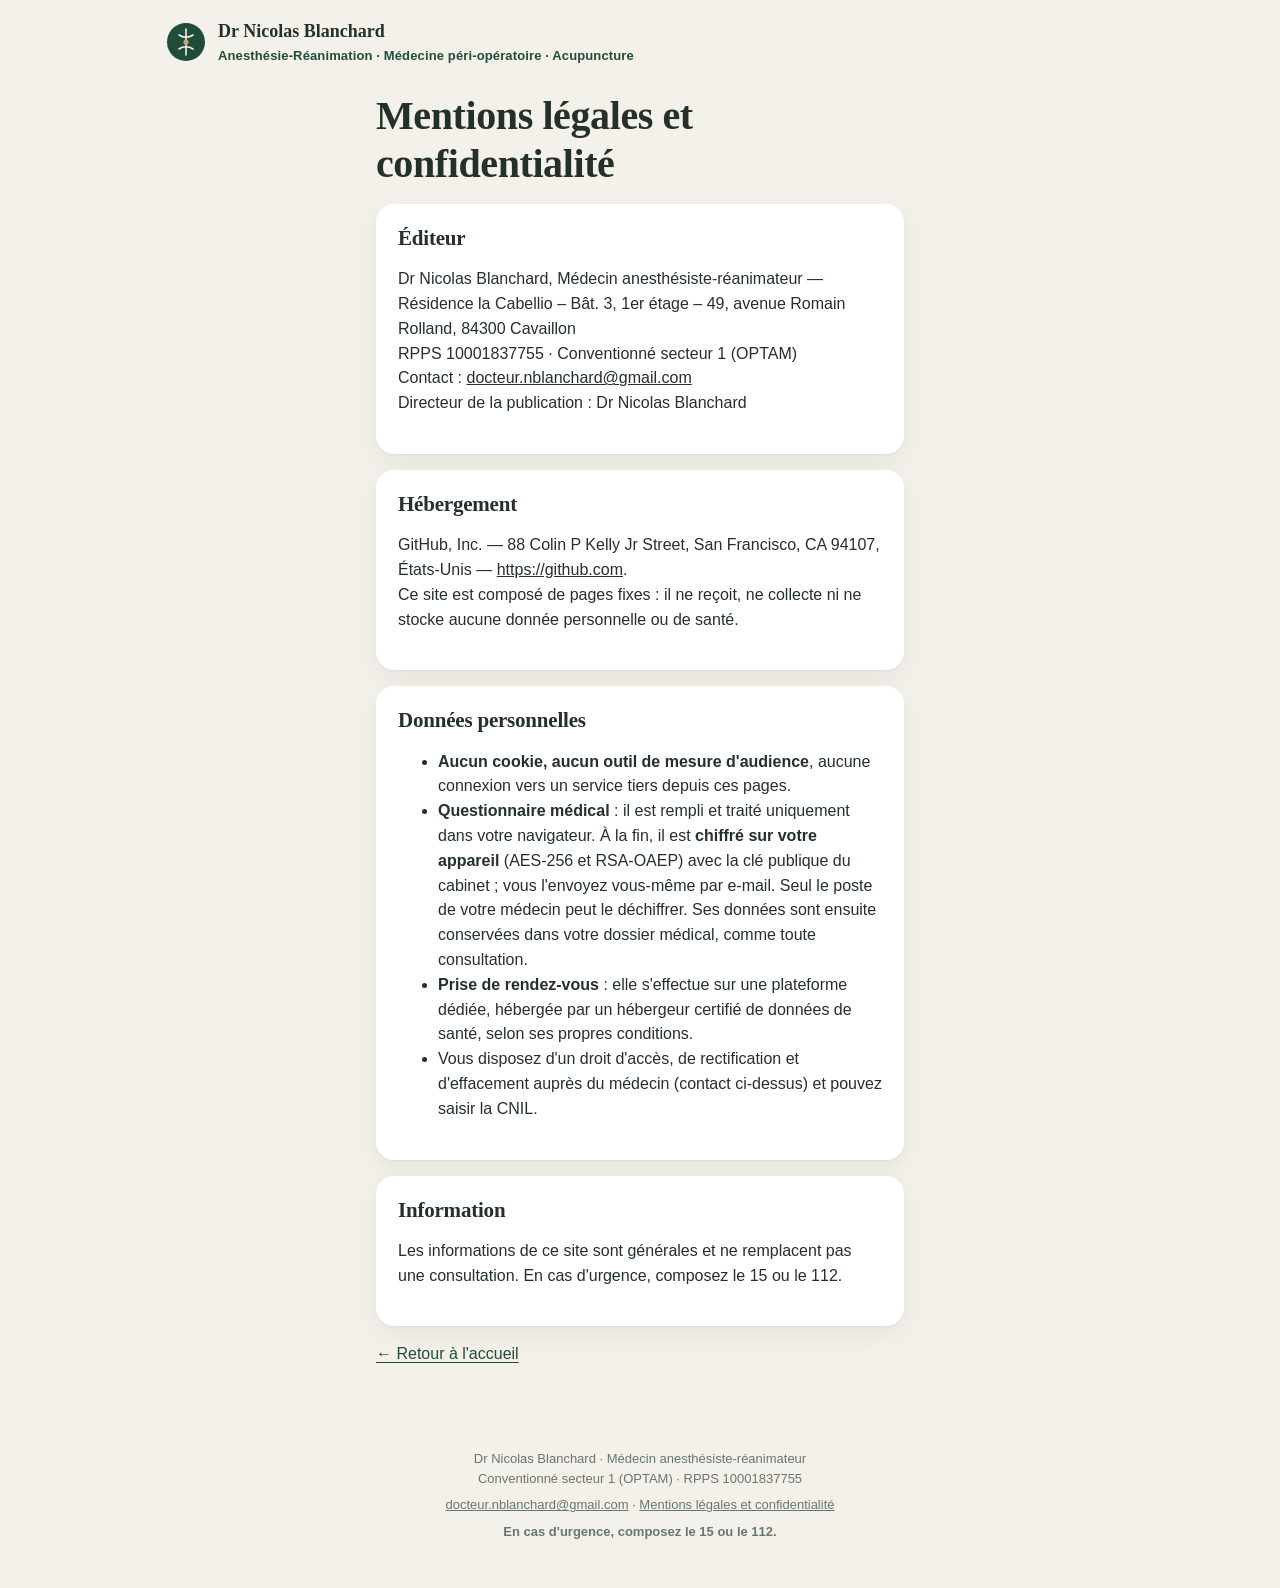
==== mentions-legales.html @ e7da191e "Add files via upload" ====
<!DOCTYPE html>
<html lang="fr">
<head>
<meta charset="UTF-8">
<meta name="viewport" content="width=device-width, initial-scale=1, viewport-fit=cover">
<meta http-equiv="Content-Security-Policy" content="default-src 'none'; script-src 'unsafe-inline'; style-src 'self' 'unsafe-inline'; img-src 'self' data:; font-src 'self'; connect-src 'none'; form-action 'none'; base-uri 'none'">
<meta name="referrer" content="no-referrer">
<meta name="theme-color" content="#1F4D3A">

<title>Mentions légales · Dr Nicolas Blanchard</title>
<link rel="stylesheet" href="style.css">
<link rel="icon" href="icone.svg" type="image/svg+xml">
</head>
<body class="patient vitrine">
<header class="entete"><a class="marque" href="index.html"><span class="logo"><svg viewBox="0 0 40 40" width="40" height="40" aria-hidden="true"><circle cx="20" cy="20" r="19" fill="#1F4D3A"/><path d="M20 7v26M13 13c4 3 10 3 14 0M13 27c4-3 10-3 14 0" stroke="#F4F1EA" stroke-width="1.6" fill="none" stroke-linecap="round"/><circle cx="20" cy="20" r="2.6" fill="#C9A66B"/></svg></span>
<span><strong>Dr Nicolas Blanchard</strong><small class="disciplines">Anesthésie-Réanimation · Médecine péri-opératoire · Acupuncture</small></span></a></header>
<main class="etroit">
  <h1>Mentions légales et confidentialité</h1>
  <section class="bloc">
    <h2>Éditeur</h2>
    <p>Dr Nicolas Blanchard, Médecin anesthésiste-réanimateur — Résidence la Cabellio – Bât. 3, 1er étage – 49, avenue Romain Rolland, 84300 Cavaillon<br>
    RPPS 10001837755 · Conventionné secteur 1 (OPTAM)<br>
    
    Contact : <a href="mailto:docteur.nblanchard@gmail.com">docteur.nblanchard@gmail.com</a><br>
    Directeur de la publication : Dr Nicolas Blanchard</p>
  </section>
  <section class="bloc">
    <h2>Hébergement</h2>
    <p>GitHub, Inc. — 88 Colin P Kelly Jr Street, San Francisco, CA 94107, États-Unis — <a href="https://github.com" rel="noopener">https://github.com</a>.<br>
    Ce site est composé de pages fixes : il ne reçoit, ne collecte ni ne stocke aucune donnée personnelle ou de santé.</p>
  </section>
  <section class="bloc">
    <h2>Données personnelles</h2>
    <ul>
      <li><strong>Aucun cookie, aucun outil de mesure d'audience</strong>, aucune connexion vers un service tiers depuis ces pages.</li>
      <li><strong>Questionnaire médical</strong> : il est rempli et traité uniquement dans votre navigateur. À la fin, il est <strong>chiffré sur votre appareil</strong> (AES-256 et RSA-OAEP) avec la clé publique du cabinet ; vous l'envoyez vous-même par e-mail. Seul le poste de votre médecin peut le déchiffrer. Ses données sont ensuite conservées dans votre dossier médical, comme toute consultation.</li>
      <li><strong>Prise de rendez-vous</strong> : elle s'effectue sur une plateforme dédiée, hébergée par un hébergeur certifié de données de santé, selon ses propres conditions.</li>
      <li>Vous disposez d'un droit d'accès, de rectification et d'effacement auprès du médecin (contact ci-dessus) et pouvez saisir la CNIL.</li>
    </ul>
  </section>
  <section class="bloc">
    <h2>Information</h2>
    <p>Les informations de ce site sont générales et ne remplacent pas une consultation. En cas d&#39;urgence, composez le 15 ou le 112.</p>
  </section>
  <p><a class="lien" href="index.html">← Retour à l'accueil</a></p>
</main>
<footer class="pied">
<p>Dr Nicolas Blanchard · Médecin anesthésiste-réanimateur<br>Conventionné secteur 1 (OPTAM) · RPPS 10001837755</p>
<p><a href="mailto:docteur.nblanchard@gmail.com">docteur.nblanchard@gmail.com</a> · <a href="mentions-legales.html">Mentions légales et confidentialité</a></p>
<p class="urgence">En cas d&#39;urgence, composez le 15 ou le 112.</p>
</footer>
</body>
</html>
---- style.css ----
/* Site du cabinet — feuille de style unique (patients + médecin). */
:root {
  --foret: #1F4D3A; --foret-2: #2D6A4F; --sauge: #7FB38F; --sable: #C9A66B;
  --fond: #F4F1EA; --papier: #FFFFFF; --encre: #24302A; --gris: #6B756F; --trait: #E3DED3;
  --vert-pale: #E8EFE9; --rouge: #B4443A; --rouge-pale: #F8E6E3; --ok-pale: #E3F1E6;
  --ombre: 0 1px 2px rgba(31,77,58,.06), 0 8px 24px rgba(31,77,58,.07);
  --rayon: 18px;
  --serif: "Iowan Old Style", "Palatino Linotype", Palatino, Georgia, serif;
  --sans: -apple-system, BlinkMacSystemFont, "Segoe UI", Roboto, "Helvetica Neue", Arial, sans-serif;
  color-scheme: light dark;
}
@media (prefers-color-scheme: dark) {
  :root {
    --fond: #121A16; --papier: #1A2520; --encre: #E7ECE8; --gris: #9AA79F; --trait: #2C3A33;
    --vert-pale: #203229; --rouge-pale: #3A2220; --ok-pale: #1E3326; --foret: #8CC7A0; --foret-2: #6FB487;
    --ombre: 0 1px 2px rgba(0,0,0,.3), 0 8px 24px rgba(0,0,0,.25);
  }
}

* { box-sizing: border-box; }
html { -webkit-text-size-adjust: 100%; }
body { margin: 0; font-family: var(--sans); background: var(--fond); color: var(--encre); line-height: 1.55; font-size: 16px; min-height: 100vh; }
a { color: inherit; }
h1, h2 { font-family: var(--serif); font-weight: 600; letter-spacing: -.01em; line-height: 1.2; }
h1 { font-size: clamp(26px, 6vw, 40px); margin: 8px 0 14px; }
h2 { font-size: 21px; margin: 0 0 10px; }
.petit { font-size: 13.5px; color: var(--gris); }
.centre { text-align: center; }
.lien { color: var(--foret); font-weight: 600; text-underline-offset: 3px; background: none; border: 0; padding: 0; font: inherit; cursor: pointer; text-decoration: underline; }
code { font-size: 13px; background: var(--vert-pale); padding: 2px 6px; border-radius: 6px; word-break: break-all; }

main { padding: 0 16px 40px; margin: 0 auto; max-width: 980px; }
main.etroit { max-width: 560px; }
main.large { max-width: 1180px; padding-top: 18px; }

/* ───── En-tête patient ───── */
.entete { padding: 18px 16px; max-width: 980px; margin: 0 auto; }
.marque { display: flex; align-items: center; gap: 12px; text-decoration: none; }
.marque strong { display: block; font-family: var(--serif); font-size: 18px; }
.marque small { display: block; color: var(--gris); font-size: 13px; }
.marque small.disciplines { color: var(--foret); font-weight: 600; letter-spacing: .01em; }
.logo svg { display: block; }
.entete.compact { padding-bottom: 4px; }

/* ───── Accueil ───── */
.hero { padding: 22px 0 10px; }
.surtitre { text-transform: uppercase; letter-spacing: .14em; font-size: 12px; color: var(--sable); font-weight: 700; margin: 0; }
.hero h1 em { color: var(--foret); font-style: italic; }
.chapo { font-size: 18px; color: var(--gris); max-width: 560px; }
.choix { display: grid; gap: 12px; margin: 26px 0 8px; grid-template-columns: repeat(auto-fit, minmax(270px, 1fr)); }
.carte-type { display: flex; align-items: center; gap: 16px; padding: 18px; background: var(--papier); border-radius: var(--rayon); text-decoration: none; box-shadow: var(--ombre); border: 1.5px solid transparent; transition: transform .15s, border-color .15s; }
.carte-type:hover, .carte-type:focus-visible { border-color: var(--sauge); transform: translateY(-2px); outline: none; }
.carte-type .duree { flex: none; width: 64px; height: 64px; border-radius: 50%; background: var(--vert-pale); color: var(--foret); display: grid; place-content: center; text-align: center; font: 600 22px/1 var(--serif); }
.carte-type .duree small { display: block; font: 600 11px var(--sans); margin-top: 2px; }
.carte-type .txt { flex: 1; }
.carte-type .txt strong { display: block; font-size: 17px; }
.carte-type .txt span { color: var(--gris); font-size: 14px; }
.carte-type .fleche { font-size: 22px; color: var(--sable); }

.bloc { background: var(--papier); border-radius: var(--rayon); padding: 22px; margin: 16px 0; box-shadow: var(--ombre); }
.bloc.mini { padding: 16px 20px; }
.bloc.mini ul { margin: 0; padding-left: 20px; }
.grille-2 { display: grid; gap: 24px; grid-template-columns: repeat(auto-fit, minmax(260px, 1fr)); }
.parcours { list-style: none; padding: 0; margin: 0; display: grid; gap: 14px; grid-template-columns: repeat(auto-fit, minmax(200px, 1fr)); }
.parcours li { display: flex; gap: 12px; }
.parcours p { margin: 2px 0 0; color: var(--gris); font-size: 14px; }
.pastille { flex: none; width: 30px; height: 30px; border-radius: 50%; background: var(--foret); color: var(--papier); display: grid; place-content: center; font-weight: 700; font-size: 14px; }
.tarifs { list-style: none; padding: 0; margin: 0 0 8px; }
.tarifs li { display: flex; justify-content: space-between; padding: 8px 0; border-bottom: 1px dashed var(--trait); }

.pied { text-align: center; color: var(--gris); font-size: 13px; padding: 20px 16px 40px; }
.pied p { margin: 6px 0; }
.urgence { font-weight: 600; }

/* ───── Étapes ───── */
.etapes { display: flex; gap: 6px; list-style: none; padding: 0; margin: 10px 0 6px; font-size: 12px; color: var(--gris); }
.etapes li { flex: 1; display: flex; flex-direction: column; gap: 6px; }
.etapes li::before { content: ""; height: 4px; border-radius: 4px; background: var(--trait); }
.etapes li.faite::before, .etapes li.active::before { background: var(--foret); }
.etapes li.active { color: var(--encre); font-weight: 600; }
.etapes span { display: none; }
h1 .sous { display: block; font: 500 15px var(--sans); color: var(--gris); margin-top: 6px; }

/* ───── Choix de l'horaire ───── */
.jours { display: grid; gap: 10px; }
.jour { background: var(--papier); border-radius: var(--rayon); box-shadow: var(--ombre); overflow: hidden; }
.jour summary { display: flex; align-items: center; gap: 14px; padding: 12px 16px; cursor: pointer; list-style: none; }
.jour summary::-webkit-details-marker { display: none; }
.jour .date { flex: none; width: 52px; text-align: center; border-radius: 12px; background: var(--vert-pale); padding: 6px 0; line-height: 1.1; }
.jour .date span { display: block; font-size: 11px; color: var(--gris); text-transform: uppercase; }
.jour .date strong { display: block; font: 600 22px var(--serif); color: var(--foret); }
.jour .jour-txt { flex: 1; font-weight: 600; }
.jour .jour-txt::first-letter, .recap strong::first-letter, .nav-jour h1::first-letter, .tableau-plages td:first-child a::first-letter { text-transform: uppercase; }
.jour .jour-txt, .recap strong { display: inline-block; }
.jour .nb { font-size: 13px; color: var(--gris); }
.horaires { display: grid; grid-template-columns: repeat(auto-fill, minmax(84px, 1fr)); gap: 8px; padding: 2px 16px 16px; }
.horaire { font: 600 16px var(--sans); padding: 12px 0; border-radius: 12px; border: 1.5px solid var(--trait); background: var(--papier); color: var(--encre); cursor: pointer; transition: all .12s; }
.horaire:hover, .horaire:focus-visible { border-color: var(--foret); background: var(--foret); color: var(--papier); outline: none; }
.vide { background: var(--papier); border-radius: var(--rayon); padding: 22px; text-align: center; box-shadow: var(--ombre); }

/* ───── Formulaires ───── */
.recap { display: flex; flex-wrap: wrap; align-items: baseline; gap: 4px 12px; background: var(--vert-pale); border-radius: 14px; padding: 12px 16px; margin: 14px 0; }
.recap span { color: var(--gris); font-size: 14px; }
.recap a { margin-left: auto; font-size: 14px; color: var(--foret); }
.formulaire { display: grid; gap: 14px; }
.formulaire label { display: grid; gap: 6px; font-weight: 600; font-size: 14px; }
.formulaire small { font-weight: 400; color: var(--gris); }
.deux { display: grid; grid-template-columns: 1fr 1fr; gap: 12px; }
input, select, textarea { font: inherit; color: var(--encre); background: var(--papier); border: 1.5px solid var(--trait); border-radius: 12px; padding: 12px 14px; width: 100%; }
input:focus, select:focus, textarea:focus { outline: none; border-color: var(--foret); box-shadow: 0 0 0 3px color-mix(in srgb, var(--sauge) 35%, transparent); }
input.code { font-size: 28px; letter-spacing: .4em; text-align: center; font-weight: 700; }
.case { display: flex !important; grid-template-columns: none; gap: 10px; align-items: flex-start; font-weight: 400 !important; }
.case input { width: 20px; height: 20px; flex: none; margin-top: 2px; accent-color: var(--foret); }
.option { background: var(--papier); border: 1.5px dashed var(--trait); border-radius: 14px; padding: 12px 14px; display: grid; gap: 12px; }
.option summary { cursor: pointer; font-weight: 600; color: var(--foret); }
.option[open] { display: grid; }

.btn { display: inline-flex; align-items: center; justify-content: center; gap: 8px; font: 600 15px var(--sans); padding: 12px 20px; border-radius: 999px; border: 1.5px solid var(--trait); background: var(--papier); color: var(--encre); text-decoration: none; cursor: pointer; transition: all .12s; }
.btn:hover { border-color: var(--foret); }
.btn.principal { background: var(--foret); border-color: var(--foret); color: var(--papier); }
.btn.principal:hover { filter: brightness(1.08); }
.btn.grand { width: 100%; padding: 18px; font-size: 18px; }
.formulaire .btn.principal { padding: 15px; font-size: 16px; }
.btn.discret { background: transparent; }
.btn.danger { background: var(--rouge); border-color: var(--rouge); color: #fff; }
.btn:disabled { opacity: .45; cursor: not-allowed; }
.btn:focus-visible { outline: 3px solid var(--sauge); outline-offset: 2px; }

.alerte { padding: 12px 16px; border-radius: 12px; background: var(--vert-pale); margin: 12px 0; }
.alerte.erreur { background: var(--rouge-pale); color: var(--rouge); font-weight: 600; }
.alerte.succes { background: var(--ok-pale); font-weight: 600; }

/* ───── Rendez-vous du patient ───── */
.ticket { position: relative; background: var(--papier); border-radius: var(--rayon); padding: 22px 22px 18px; margin: 16px 0; box-shadow: var(--ombre); border-top: 6px solid var(--foret); }
.ticket.barre { border-top-color: var(--gris); opacity: .75; }
.ticket.barre .quand { text-decoration: line-through; }
.ticket p { margin: 0 0 6px; }
.ticket .etat { font-size: 12px; text-transform: uppercase; letter-spacing: .12em; font-weight: 700; color: var(--foret); }
.ticket .type { color: var(--gris); }
.ticket .quand { font-family: var(--serif); font-size: 24px; line-height: 1.25; margin: 10px 0; }
.ticket .quand::first-letter { text-transform: uppercase; }
.ticket .quand strong { font-size: 40px; }
.ticket .ou, .ticket .qui { font-size: 14px; color: var(--gris); }
.actions { display: flex; flex-wrap: wrap; gap: 8px; margin: 12px 0; }
.salle-accueil { background: var(--salle, var(--sauge)); color: #13241B; border-radius: var(--rayon); padding: 26px 22px; text-align: center; margin: 16px 0; box-shadow: var(--ombre); }
.salle-accueil p { margin: 0 0 8px; }
.salle-accueil strong { display: block; font: 600 30px/1.2 var(--serif); }
.salle-accueil.attente { background: color-mix(in srgb, var(--salle) 35%, var(--papier)); color: var(--encre); }
.salle-accueil span { display: block; margin-top: 6px; font-weight: 600; text-transform: uppercase; letter-spacing: .1em; font-size: 13px; }

/* ───── Note d'honoraires / courrier (impression) ───── */
.outils-impression { margin: 16px 0; display: flex; gap: 8px; }
.feuille { background: #fff; color: #1d1d1d; border-radius: 8px; padding: 40px 44px; box-shadow: var(--ombre); max-width: 800px; margin: 0 auto; font-size: 14.5px; }
.feuille header { display: flex; justify-content: space-between; gap: 20px; font-size: 13px; line-height: 1.5; border-bottom: 1px solid #ddd; padding-bottom: 18px; margin-bottom: 26px; }
.feuille .droite { text-align: right; }
.feuille h1 { font-size: 24px; color: #1F4D3A; }
.feuille h1 span { font: 500 15px var(--sans); color: #666; margin-left: 8px; }
.feuille table { width: 100%; border-collapse: collapse; margin: 18px 0; }
.feuille th, .feuille td { text-align: left; padding: 10px 8px; border-bottom: 1px solid #e5e5e5; vertical-align: top; }
.feuille tfoot td { font-weight: 700; border-bottom: 0; }
.feuille .montant { text-align: right; white-space: nowrap; }
.feuille .petit { color: #666; }
.texte-courrier { border: 1px dashed #ccc; background: #fff; color: #1d1d1d; font: 15px/1.6 var(--sans); resize: vertical; min-height: 360px; overflow: hidden; }
@media print {
  body { background: #fff; }
  .outils-impression, .barre, .courrier > h1, .courrier > p { display: none !important; }
  main { padding: 0; max-width: none; }
  .feuille { box-shadow: none; padding: 0; max-width: none; }
  .texte-courrier { border: 0; padding: 0; }
  @page { size: A4; margin: 18mm; }
}

/* ───── Espace médecin ───── */
.barre { display: flex; align-items: center; gap: 18px; flex-wrap: wrap; padding: 12px 20px; background: #1F4D3A; color: #F4F1EA; position: sticky; top: 0; z-index: 5; }
.barre nav { display: flex; gap: 4px; flex-wrap: wrap; flex: 1; }
.barre nav a { text-decoration: none; padding: 6px 12px; border-radius: 999px; font-size: 14px; opacity: .85; }
.barre nav a.actif, .barre nav a:hover { background: rgba(255,255,255,.14); opacity: 1; }
.barre .lien { color: #F4F1EA; font-size: 14px; }
.connexion { padding-top: 12vh; }

.nav-jour { display: flex; align-items: center; gap: 10px; flex-wrap: wrap; }
.nav-jour h1 { font-size: 26px; margin: 0; }
.nav-jour .btn { padding: 6px 14px; font-size: 18px; }

.prochaine { display: flex; flex-direction: column; gap: 2px; background: var(--foret); color: var(--fond); border-radius: var(--rayon); padding: 16px 20px; margin: 16px 0; box-shadow: var(--ombre); }
.prochaine .etiquette { font-size: 11px; letter-spacing: .14em; text-transform: uppercase; opacity: .75; font-weight: 700; }
.prochaine strong { font: 600 21px var(--serif); }
.prochaine span:last-child:not(.etiquette) { opacity: .85; font-size: 14px; }

.minuteur { font-variant-numeric: tabular-nums; font-weight: 700; }
.minuteur.gros { display: block; font: 700 38px var(--sans); font-variant-numeric: tabular-nums; margin: 4px 0; }
.minuteur.bientot { color: var(--sable); }
.minuteur.alerte-fin { color: var(--rouge); animation: pulse 1s infinite; }
.prochaine .minuteur.alerte-fin { color: #FFD1CB; }
@keyframes pulse { 50% { opacity: .45; } }

.frise { background: var(--papier); border-radius: var(--rayon); padding: 18px 18px 10px; box-shadow: var(--ombre); margin: 16px 0; overflow-x: auto; }
.graduations { position: relative; height: 18px; margin-left: 76px; font-size: 11px; color: var(--gris); min-width: 520px; }
.graduations span { position: absolute; transform: translateX(-50%); white-space: nowrap; }
.graduations span:last-child { transform: translateX(-100%); }
.graduations span:first-child { transform: none; }
.ligne { display: flex; align-items: center; gap: 10px; margin: 8px 0; min-width: 596px; }
.ligne .nom { width: 66px; flex: none; font-size: 13px; font-weight: 700; border-left: 4px solid var(--salle); padding-left: 8px; }
.piste { position: relative; flex: 1; height: 38px; background: repeating-linear-gradient(90deg, transparent 0 calc(100%/8 - 1px), var(--trait) calc(100%/8 - 1px) calc(100%/8)); border-radius: 8px; }
.piste .ouverte { position: absolute; top: 0; bottom: 0; background: var(--vert-pale); border-radius: 8px; }
.piste .seance { position: absolute; top: 4px; bottom: 4px; display: flex; align-items: center; border-radius: 7px; background: color-mix(in srgb, var(--type, var(--sauge)) 28%, var(--papier)); overflow: hidden; font-size: 11.5px; border: 1px solid color-mix(in srgb, var(--type, var(--foret)) 55%, transparent); }
.piste .seance i { display: block; align-self: stretch; background: var(--type, var(--foret)); flex: none; }
.piste .seance b { flex: 1; text-align: center; overflow: hidden; white-space: nowrap; text-overflow: ellipsis; padding: 0 3px; font-weight: 600; }
.piste .seance.termine { opacity: .5; }
.piste .seance.pose { box-shadow: 0 0 0 2px var(--sable); }
.legende { font-size: 12px; color: var(--gris); display: flex; align-items: center; gap: 6px; margin: 8px 0 0; }
.legende span { display: inline-block; width: 14px; height: 10px; border-radius: 3px; margin-left: 10px; }
.l-med { background: var(--foret); } .l-pose { background: color-mix(in srgb, var(--sauge) 40%, var(--papier)); border: 1px solid var(--trait); }

.salles { display: grid; gap: 14px; grid-template-columns: repeat(auto-fit, minmax(260px, 1fr)); margin: 16px 0; }
.salle { background: var(--papier); border-radius: var(--rayon); padding: 16px 18px; box-shadow: var(--ombre); border-top: 6px solid var(--salle); min-height: 150px; }
.salle h2 { font-size: 18px; }
.salle .libre { color: var(--gris); font-style: italic; }
.en-cours { display: flex; flex-direction: column; gap: 2px; }
.en-cours .statut { font-size: 12px; text-transform: uppercase; letter-spacing: .1em; font-weight: 700; color: var(--foret); }
.en-cours strong { font-size: 19px; }
.en-cours > span:not(.statut):not(.minuteur) { color: var(--gris); font-size: 14px; }
.jauge { height: 8px; background: var(--vert-pale); border-radius: 8px; overflow: hidden; margin-top: 10px; }
.jauge span { display: block; height: 100%; background: var(--salle); transition: width 1s linear; }

.liste { background: var(--papier); border-radius: var(--rayon); padding: 18px; box-shadow: var(--ombre); }
.liste h2 .nb { font: 600 13px var(--sans); background: var(--vert-pale); color: var(--foret); border-radius: 999px; padding: 2px 10px; vertical-align: middle; }
.liste ul { list-style: none; margin: 0; padding: 0; }
.rdv { display: grid; grid-template-columns: 56px 80px 1fr auto; gap: 6px 12px; align-items: center; padding: 12px 0; border-top: 1px solid var(--trait); }
.rdv .heure { font-weight: 700; font-variant-numeric: tabular-nums; font-size: 17px; }
.rdv .qui small { display: block; color: var(--gris); }
.rdv .statut { font-size: 13px; color: var(--gris); }
.rdv .actions { grid-column: 1 / -1; margin: 0; }
.rdv.termine, .rdv.annule, .rdv.absent { opacity: .6; }
.rdv.annule .qui strong { text-decoration: line-through; }
.pastille-salle { font-size: 12px; font-weight: 700; padding: 3px 10px; border-radius: 999px; background: color-mix(in srgb, var(--salle) 30%, var(--papier)); text-align: center; }
form.inline { display: inline; }
.terminer { display: flex; flex-wrap: wrap; align-items: center; gap: 8px; background: var(--vert-pale); padding: 10px 12px; border-radius: 14px; }
.terminer input[name=montant] { width: 90px; padding: 8px 10px; }
.terminer select { width: auto; padding: 8px 10px; }
.terminer label { display: flex; align-items: center; gap: 6px; font-size: 14px; }

.plage-form { grid-template-columns: repeat(auto-fit, minmax(150px, 1fr)); align-items: end; background: var(--papier); padding: 18px; border-radius: var(--rayon); box-shadow: var(--ombre); }
.aide { display: flex; flex-wrap: wrap; gap: 6px 18px; background: var(--vert-pale); border-radius: 14px; padding: 14px 18px; margin: 16px 0; font-size: 14px; }
.aide strong { flex-basis: 100%; }
.aide small { flex-basis: 100%; color: var(--gris); }
.tableau-plages { width: 100%; border-collapse: collapse; background: var(--papier); border-radius: var(--rayon); overflow: hidden; box-shadow: var(--ombre); }
.tableau-plages th, .tableau-plages td { padding: 10px 14px; text-align: left; border-bottom: 1px solid var(--trait); font-size: 14px; }
.tableau-plages td:first-child a { display: inline-block; }
.adresse-secrete { background: var(--papier); padding: 14px; border-radius: 12px; box-shadow: var(--ombre); }

.boite { list-style: none; padding: 0; }
.boite a { display: block; background: var(--papier); padding: 12px 16px; border-radius: 12px; margin: 8px 0; text-decoration: none; box-shadow: var(--ombre); }
.boite span { display: block; font-size: 13px; color: var(--gris); }

@media (max-width: 560px) {
  .deux { grid-template-columns: 1fr; }
  .rdv { grid-template-columns: 50px 1fr; }
  .rdv .pastille-salle { grid-column: 2; justify-self: start; }
  .rdv .qui { grid-column: 1 / -1; }
  .feuille { padding: 22px 18px; }
  .feuille header { flex-direction: column; }
  .feuille .droite { text-align: left; }
}
.salle .attend { margin: 12px 0 0; padding: 8px 12px; border-radius: 10px; background: var(--vert-pale); font-size: 14px; }

/* ───── Accueil : trois consultations et encadrés ───── */
.choix.trois { grid-template-columns: repeat(auto-fit, minmax(250px, 1fr)); }
.choix.quatre { grid-template-columns: repeat(2, minmax(0, 1fr)); }
@media (max-width: 640px) { .choix.quatre { grid-template-columns: 1fr; } }
.bloc h3 { font: 600 16px var(--sans); margin: 0 0 8px; color: var(--foret); }
.encadre-mpo { border-left: 6px solid var(--foret); }
.temps { display: grid; gap: 16px; grid-template-columns: repeat(auto-fit, minmax(240px, 1fr)); margin-top: 14px; }
.temps > div { background: var(--vert-pale); border-radius: 14px; padding: 16px 18px; }
.temps h3 span { color: var(--sable); }
.coches { list-style: none; padding: 0; margin: 0; display: grid; gap: 8px; font-size: 15px; }
.coches li { padding-left: 24px; position: relative; }
.coches li::before { content: "✓"; position: absolute; left: 0; color: var(--foret); font-weight: 700; }
.encadre-acu { border-left: 6px solid var(--sable); }
.mots-cles { list-style: none; padding: 0; margin: 4px 0 14px; display: flex; flex-wrap: wrap; gap: 8px; }
.mots-cles li { padding: 6px 14px; border-radius: 999px; background: color-mix(in srgb, var(--sable) 22%, var(--papier)); font-weight: 600; font-size: 14px; }
.synthese { font-style: italic; color: var(--foret); }
fieldset.demande { border: 1.5px solid var(--sable); border-radius: 14px; padding: 14px; display: grid; gap: 12px; margin: 0; }
fieldset.demande legend { font-weight: 700; padding: 0 6px; color: var(--sable); }
fieldset.demande p { margin: 0; }
.demande-info { color: var(--sable) !important; font-weight: 600; }
.carte-type .groupe { display: block; font-size: 11px; text-transform: uppercase; letter-spacing: .1em; color: var(--sable); font-weight: 700; margin-bottom: 2px; }

/* Couleurs par type de consultation, ligne « Médecin », pause repas */
.ligne.medecin .nom { border-left-color: var(--encre); }
.ligne.medecin .piste { height: 26px; }
.piste .present { position: absolute; top: 6px; bottom: 6px; background: var(--encre); border-radius: 3px; opacity: .75; }
.piste .repas { position: absolute; top: 2px; bottom: 2px; border-radius: 6px; background: repeating-linear-gradient(45deg, var(--sable), var(--sable) 4px, color-mix(in srgb, var(--sable) 60%, var(--papier)) 4px, color-mix(in srgb, var(--sable) 60%, var(--papier)) 8px); color: #3b2d10; font-size: 10.5px; font-weight: 700; display: grid; place-content: center; }
.legende { flex-wrap: wrap; }
.l-type { background: var(--type); }
.l-repas { background: var(--sable); }
.alerte-repas { color: var(--rouge); }
.puce-type { display: inline-block; font-size: 11.5px; font-weight: 700; color: var(--type); background: color-mix(in srgb, var(--type) 14%, var(--papier)); border-radius: 999px; padding: 1px 8px; margin-right: 4px; }
.rdv { border-left: 4px solid var(--type, transparent); padding-left: 10px; }
.legende .item { display: inline-flex; align-items: center; gap: 6px; white-space: nowrap; width: auto; height: auto; margin: 0 14px 0 0; background: none; border-radius: 0; }
.legende .item i { display: inline-block; width: 14px; height: 10px; border-radius: 3px; background: var(--type); }
.legende .item i.l-repas { background: var(--sable); }
.legende .item.discret { color: var(--gris); }
.piste .repas { z-index: 2; box-shadow: 0 0 0 2px var(--papier); }

/* Liste d'attente */
.case.attente { background: var(--vert-pale); border-radius: 12px; padding: 12px 14px; }
.liste-attente { background: var(--papier); border-radius: var(--rayon); padding: 14px 18px; box-shadow: var(--ombre); margin: 12px 0; display: grid; gap: 10px; border-left: 5px solid var(--trait); }
.liste-attente.inscrit { border-left-color: var(--foret); }
.liste-attente p { margin: 0; font-size: 14.5px; }
.puce-attente { display: inline-block; font-size: 11.5px; font-weight: 700; color: var(--foret); background: var(--vert-pale); border-radius: 999px; padding: 1px 8px; margin-right: 4px; }
.nav-jour .btn.dossier { margin-left: auto; font-size: 14px; padding: 8px 14px; }
.puce-questionnaire { display: inline-block; font-size: 11.5px; font-weight: 700; color: #1565c0; background: #e3eefb; border-radius: 999px; padding: 1px 8px; margin-right: 4px; }

/* 04/10/2026 : consultation d'anesthésie délocalisée, alertes de nouveaux horaires, gestion des rendez-vous par le médecin */
.encadre-anesthesie { border-left: 6px solid #4F74A8; }
.jour .tot { display: block; font-size: 11.5px; font-weight: 600; color: var(--sable); }
.avertissement { color: var(--rouge); font-weight: 600; }
.sans-demande { color: var(--rouge); }
.alerte-creneaux { margin: 18px 0; background: var(--papier); border-radius: var(--rayon); padding: 12px 18px; box-shadow: var(--ombre); }
.alerte-creneaux summary { cursor: pointer; font-weight: 600; color: var(--foret); }
.alerte-creneaux form { margin-top: 10px; }
.liste .actions .btn.discret { font-size: 13px; }
.tarifs .detail-tarif { display: block; font-size: 12px; color: var(--gris); margin-top: 2px; }
.tarifs li strong { white-space: nowrap; }

/* Site vitrine (statique) — compléments au style du site du cabinet */
.vitrine .actions-hero { display:flex; flex-wrap:wrap; gap:10px; margin:18px 0 6px; }
.vitrine .btn.principal { background: var(--foret); color:#fff; border-color: var(--foret); }
.vitrine .btn.inactif { opacity:.55; cursor:default; }
.vitrine .carte-type.statique { cursor:default; }
.vitrine .carte-type.statique:hover { transform:none; border-color:transparent; }
.vitrine .grille-2 h3 { margin:16px 0 4px; font-size:15px; }
.vitrine .bloc ul.petit { padding-left:18px; }
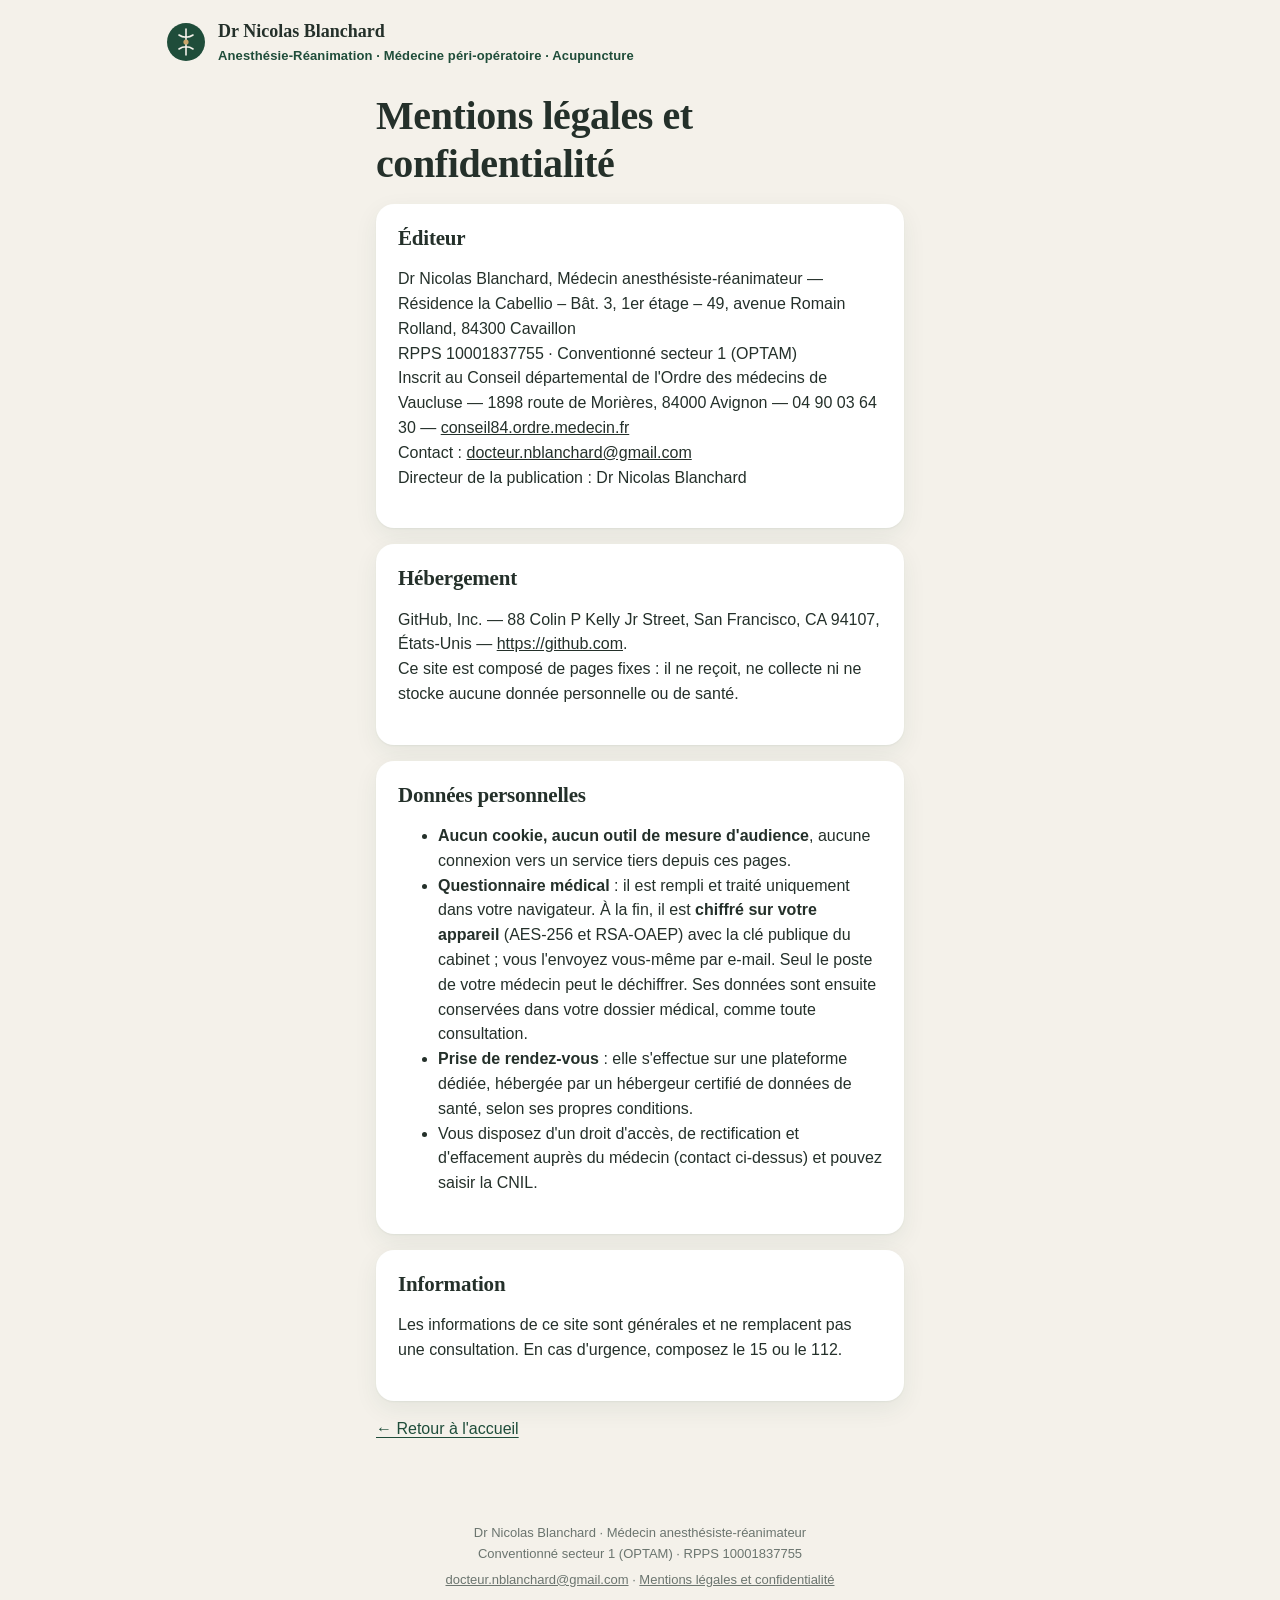
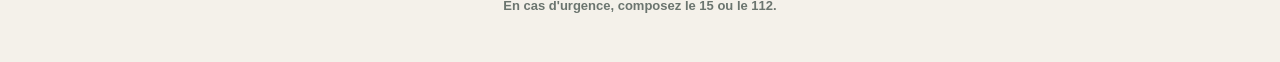
==== commit 8c761a13: "Add files via upload" ====
--- a/mentions-legales.html
+++ b/mentions-legales.html
@@ -5,6 +5,7 @@
 <meta name="viewport" content="width=device-width, initial-scale=1, viewport-fit=cover">
 <meta http-equiv="Content-Security-Policy" content="default-src 'none'; script-src 'unsafe-inline'; style-src 'self' 'unsafe-inline'; img-src 'self' data:; font-src 'self'; connect-src 'none'; form-action 'none'; base-uri 'none'">
 <meta name="referrer" content="no-referrer">
+<meta name="robots" content="noindex, nofollow">
 <meta name="theme-color" content="#1F4D3A">
 
 <title>Mentions légales · Dr Nicolas Blanchard</title>
@@ -20,7 +21,7 @@
     <h2>Éditeur</h2>
     <p>Dr Nicolas Blanchard, Médecin anesthésiste-réanimateur — Résidence la Cabellio – Bât. 3, 1er étage – 49, avenue Romain Rolland, 84300 Cavaillon<br>
     RPPS 10001837755 · Conventionné secteur 1 (OPTAM)<br>
-    
+    Inscrit au Conseil départemental de l&#39;Ordre des médecins de Vaucluse — 1898 route de Morières, 84000 Avignon — 04 90 03 64 30 — <a href="https://conseil84.ordre.medecin.fr/" rel="noopener">conseil84.ordre.medecin.fr</a><br>
     Contact : <a href="mailto:docteur.nblanchard@gmail.com">docteur.nblanchard@gmail.com</a><br>
     Directeur de la publication : Dr Nicolas Blanchard</p>
   </section>
--- a/style.css
+++ b/style.css
@@ -332,3 +332,6 @@
 .vitrine .carte-type.statique:hover { transform:none; border-color:transparent; }
 .vitrine .grille-2 h3 { margin:16px 0 4px; font-size:15px; }
 .vitrine .bloc ul.petit { padding-left:18px; }
+.vitrine .questionnaires { display:flex; flex-wrap:wrap; gap:12px 18px; margin:12px 0 4px; }
+.vitrine .questionnaires > div { display:flex; flex-direction:column; gap:4px; max-width:340px; }
+.vitrine .questionnaires small { color: var(--gris); font-size:12.5px; line-height:1.35; }
